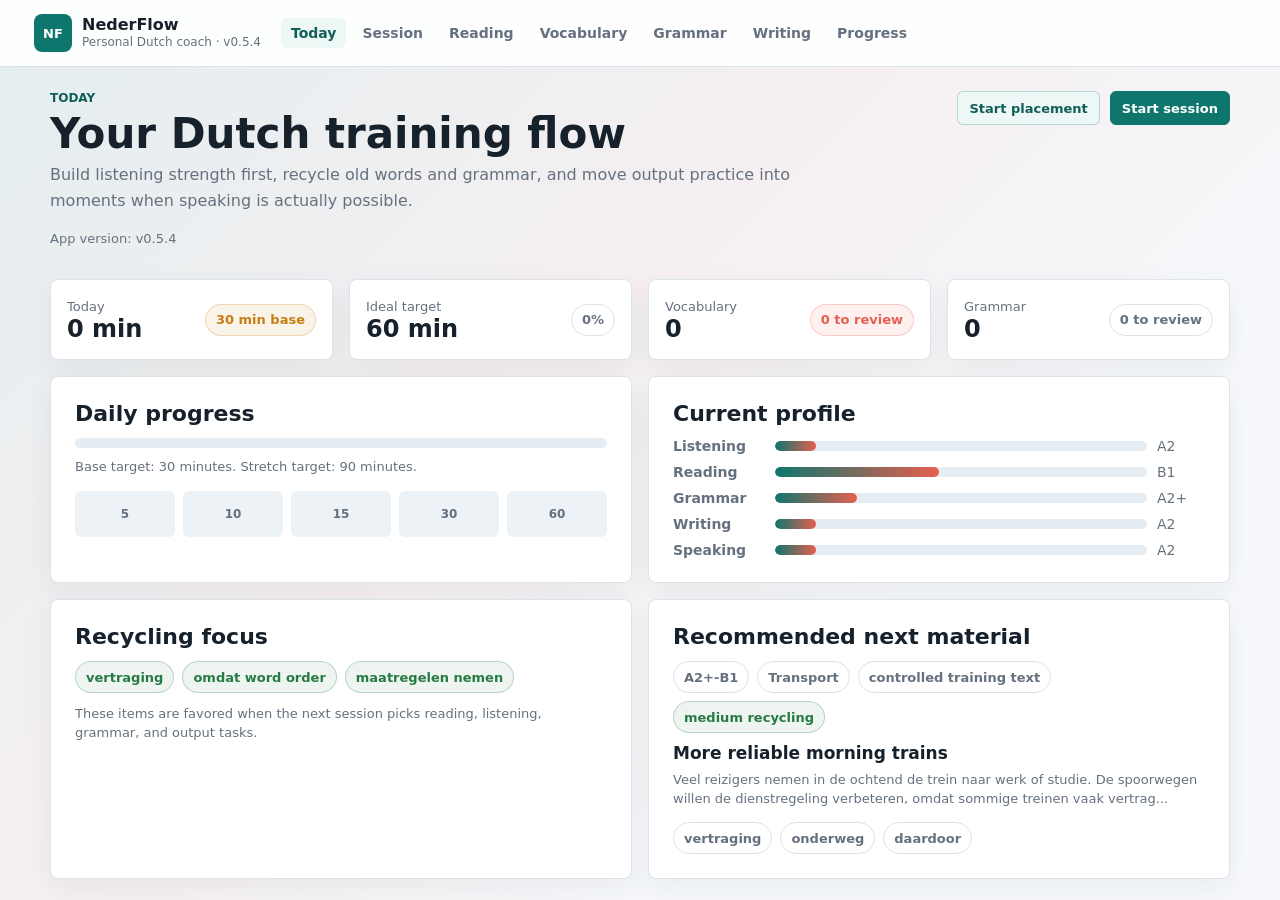
==== update.html @ ce1ffac0 "Add files via upload" ====
<!doctype html>
<html lang="en">
  <head>
    <meta charset="utf-8">
    <meta name="viewport" content="width=device-width, initial-scale=1">
    <title>NederFlow Update</title>
    <style>
      body {
        margin: 0;
        min-height: 100vh;
        display: grid;
        place-items: center;
        padding: 24px;
        font-family: system-ui, -apple-system, BlinkMacSystemFont, "Segoe UI", sans-serif;
        color: #17212b;
        background: #f6f8fb;
      }
      main {
        width: min(520px, 100%);
        padding: 24px;
        border: 1px solid #dce3ea;
        border-radius: 8px;
        background: #fff;
        box-shadow: 0 16px 42px rgba(24, 36, 48, 0.1);
      }
      h1 {
        margin: 0 0 10px;
        font-size: 28px;
      }
      p {
        color: #65717f;
        line-height: 1.5;
      }
      a, button {
        min-height: 36px;
        padding: 8px 12px;
        border: 1px solid #0f766e;
        border-radius: 6px;
        background: #0f766e;
        color: white;
        font: inherit;
        font-weight: 700;
        text-decoration: none;
        cursor: pointer;
      }
      .actions {
        display: flex;
        gap: 10px;
        flex-wrap: wrap;
        margin-top: 16px;
      }
      code {
        color: #115e59;
      }
    </style>
  </head>
  <body>
    <main>
      <h1>Updating NederFlow</h1>
      <p id="status">Clearing old app cache...</p>
      <p>Target version: <code>v0.5.4</code></p>
      <div class="actions">
        <button id="retry" type="button">Clear cache again</button>
        <a href="./index.html?v=0.5.4">Open NederFlow</a>
      </div>
    </main>
    <script>
      async function clearNederFlowCache() {
        const status = document.getElementById("status");
        try {
          if ("serviceWorker" in navigator) {
            const registrations = await navigator.serviceWorker.getRegistrations();
            await Promise.all(registrations.map((registration) => registration.unregister()));
          }
          if ("caches" in window) {
            const names = await caches.keys();
            await Promise.all(names.filter((name) => name.includes("nederflow")).map((name) => caches.delete(name)));
          }
          status.textContent = "Old cache cleared. Opening the latest version...";
          setTimeout(() => {
            window.location.replace("./index.html?v=0.5.4");
          }, 900);
        } catch (error) {
          status.textContent = "Could not fully clear cache. Use the Open NederFlow button below.";
        }
      }
      document.getElementById("retry").addEventListener("click", clearNederFlowCache);
      clearNederFlowCache();
    </script>
  </body>
</html>
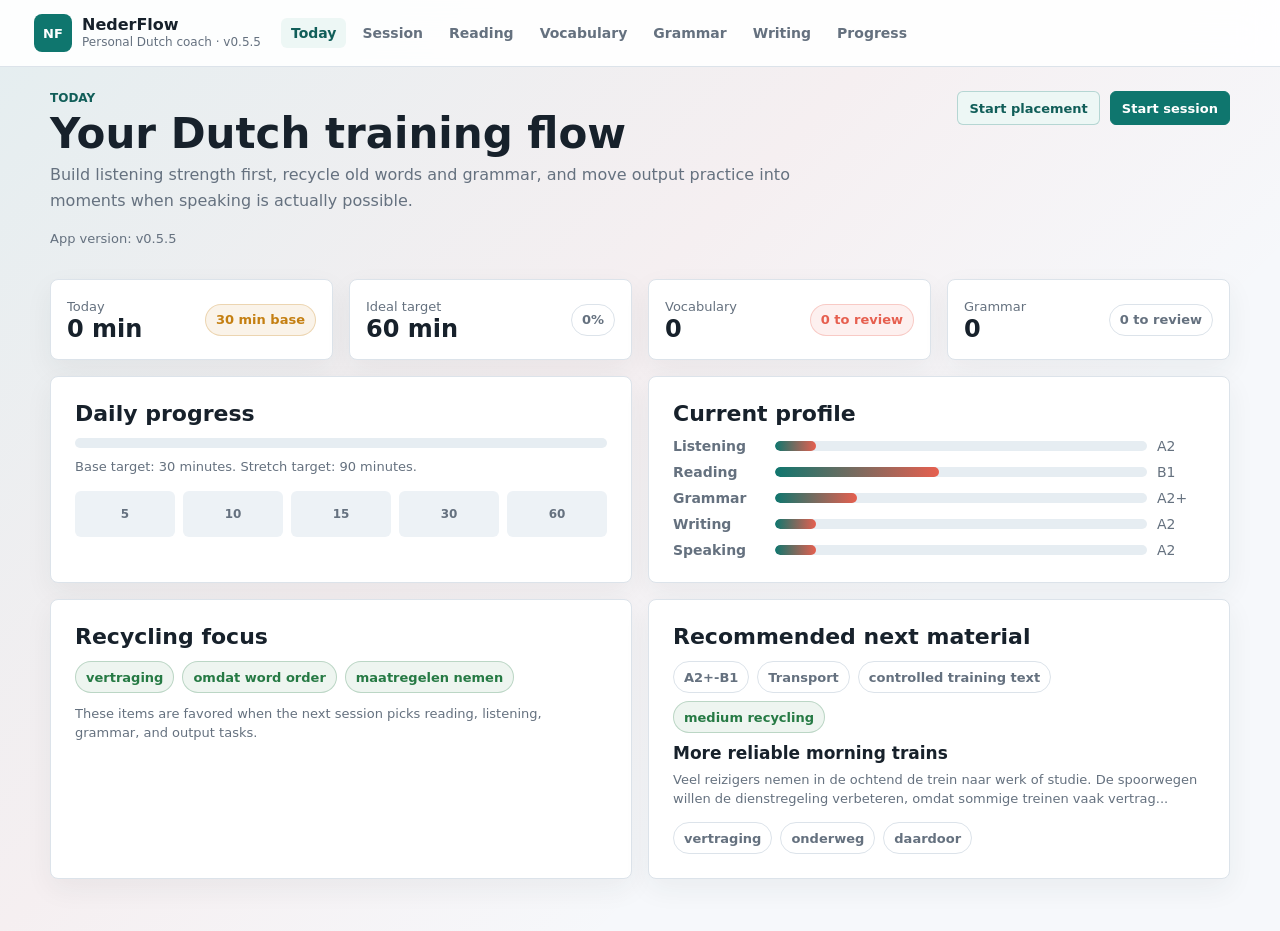
==== commit 668efa4b: "Add files via upload" ====
--- a/update.html
+++ b/update.html
@@ -1,4 +1,4 @@
-<!doctype html>
+﻿<!doctype html>
 <html lang="en">
   <head>
     <meta charset="utf-8">
@@ -58,10 +58,10 @@
     <main>
       <h1>Updating NederFlow</h1>
       <p id="status">Clearing old app cache...</p>
-      <p>Target version: <code>v0.5.4</code></p>
+      <p>Target version: <code>v0.5.5</code></p>
       <div class="actions">
         <button id="retry" type="button">Clear cache again</button>
-        <a href="./index.html?v=0.5.4">Open NederFlow</a>
+        <a href="./index.html?v=0.5.5">Open NederFlow</a>
       </div>
     </main>
     <script>
@@ -78,7 +78,7 @@
           }
           status.textContent = "Old cache cleared. Opening the latest version...";
           setTimeout(() => {
-            window.location.replace("./index.html?v=0.5.4");
+            window.location.replace("./index.html?v=0.5.5");
           }, 900);
         } catch (error) {
           status.textContent = "Could not fully clear cache. Use the Open NederFlow button below.";
@@ -89,3 +89,4 @@
     </script>
   </body>
 </html>
+
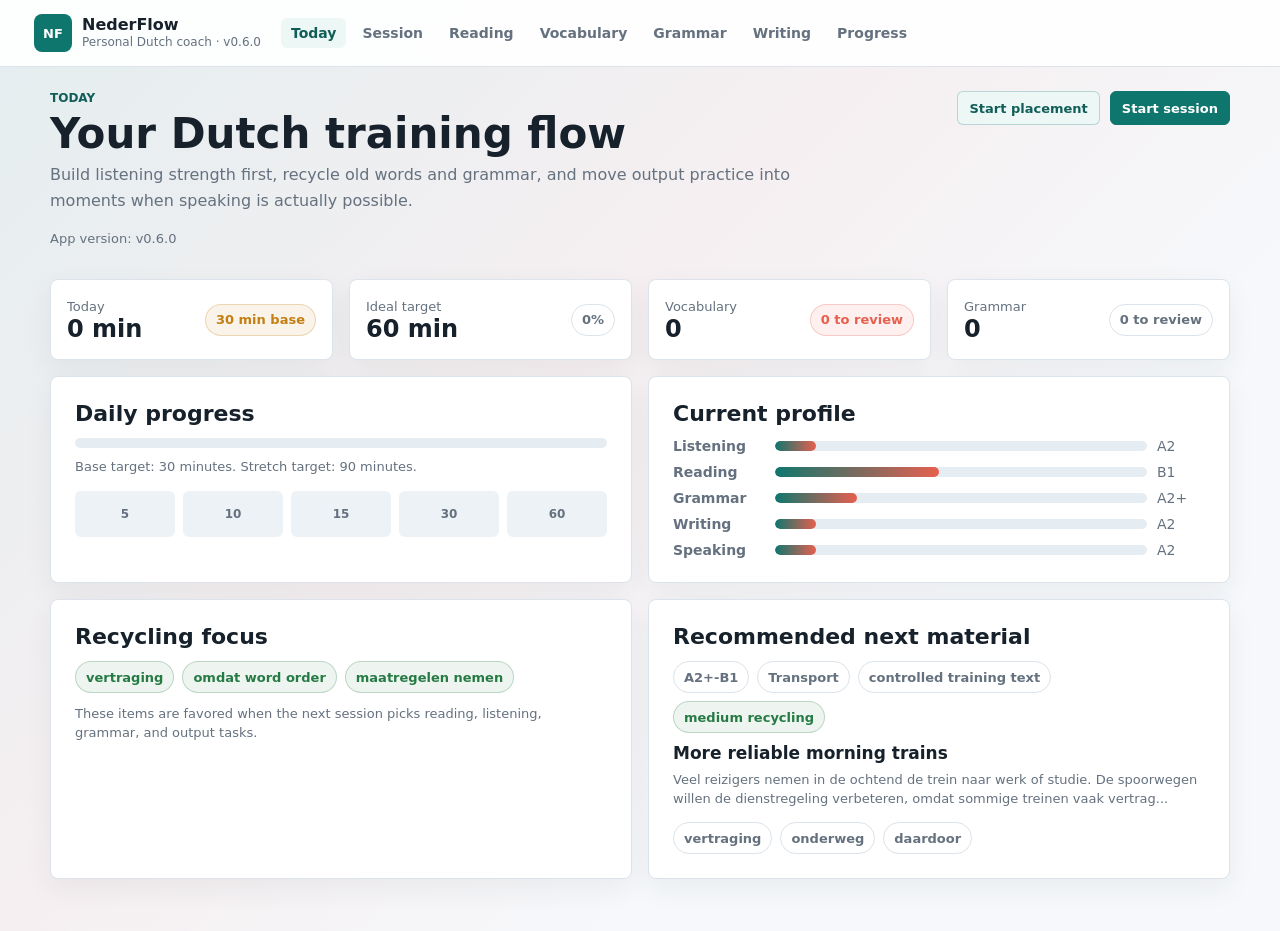
==== commit 34e47c82: "Add files via upload" ====
--- a/update.html
+++ b/update.html
@@ -58,10 +58,10 @@
     <main>
       <h1>Updating NederFlow</h1>
       <p id="status">Clearing old app cache...</p>
-      <p>Target version: <code>v0.5.5</code></p>
+      <p>Target version: <code>v0.6.0</code></p>
       <div class="actions">
         <button id="retry" type="button">Clear cache again</button>
-        <a href="./index.html?v=0.5.5">Open NederFlow</a>
+        <a href="./index.html?v=0.6.0">Open NederFlow</a>
       </div>
     </main>
     <script>
@@ -78,7 +78,7 @@
           }
           status.textContent = "Old cache cleared. Opening the latest version...";
           setTimeout(() => {
-            window.location.replace("./index.html?v=0.5.5");
+            window.location.replace("./index.html?v=0.6.0");
           }, 900);
         } catch (error) {
           status.textContent = "Could not fully clear cache. Use the Open NederFlow button below.";
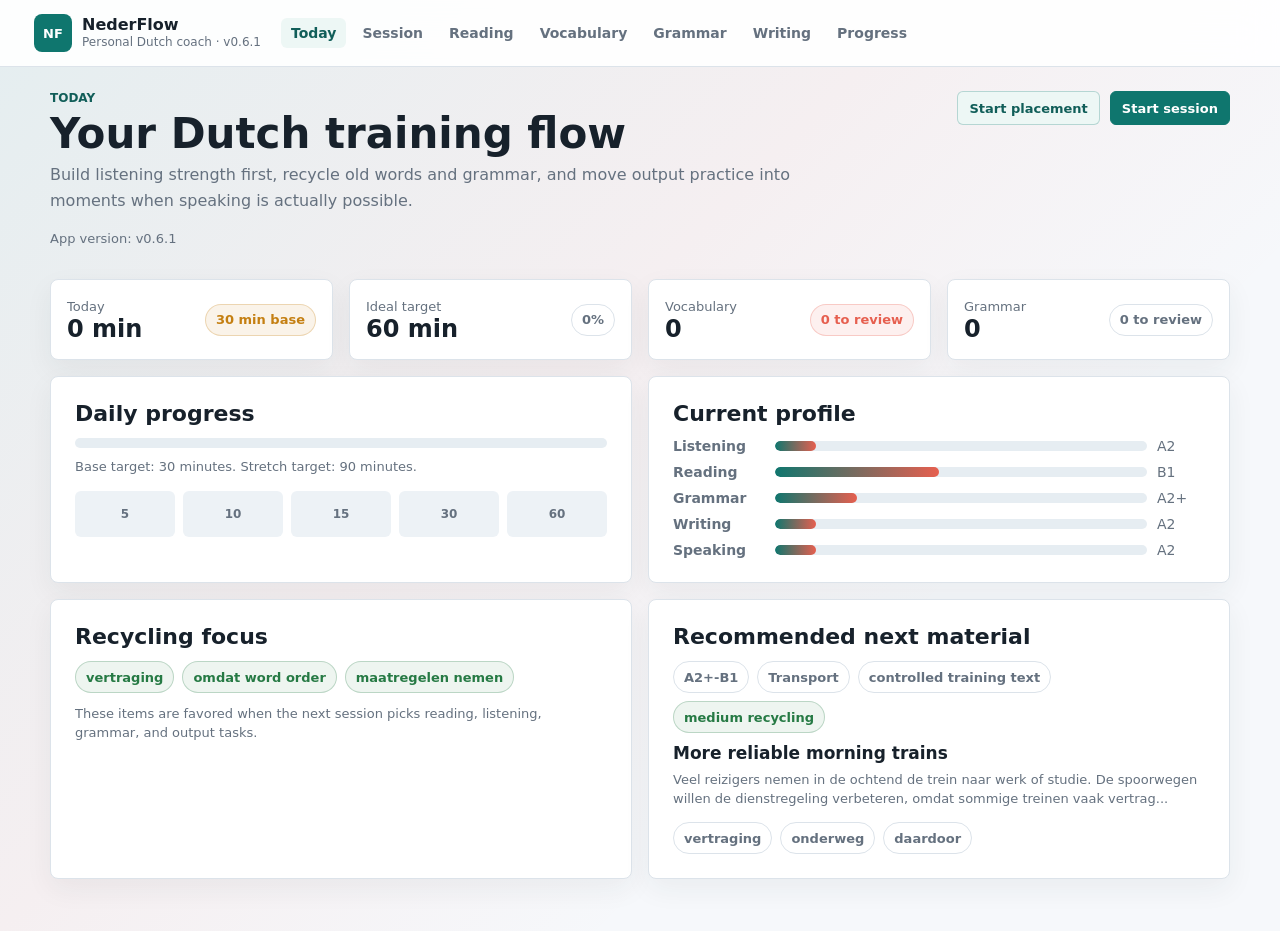
==== commit 35e8b342: "Add files via upload" ====
--- a/update.html
+++ b/update.html
@@ -58,10 +58,10 @@
     <main>
       <h1>Updating NederFlow</h1>
       <p id="status">Clearing old app cache...</p>
-      <p>Target version: <code>v0.6.0</code></p>
+      <p>Target version: <code>v0.6.1</code></p>
       <div class="actions">
         <button id="retry" type="button">Clear cache again</button>
-        <a href="./index.html?v=0.6.0">Open NederFlow</a>
+        <a href="./index.html?v=0.6.1">Open NederFlow</a>
       </div>
     </main>
     <script>
@@ -78,7 +78,7 @@
           }
           status.textContent = "Old cache cleared. Opening the latest version...";
           setTimeout(() => {
-            window.location.replace("./index.html?v=0.6.0");
+            window.location.replace("./index.html?v=0.6.1");
           }, 900);
         } catch (error) {
           status.textContent = "Could not fully clear cache. Use the Open NederFlow button below.";
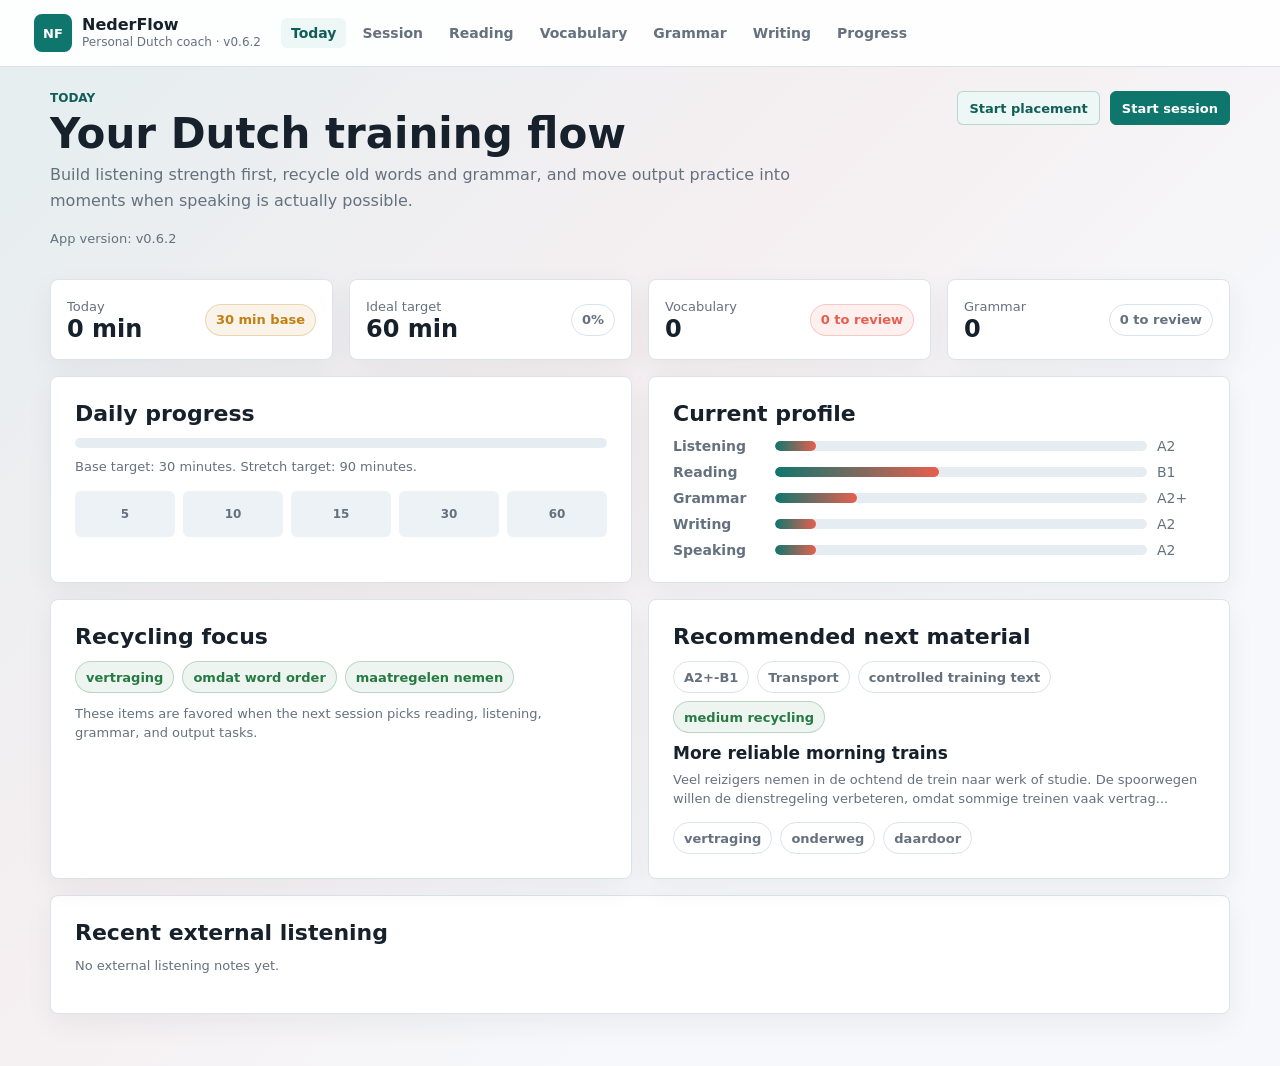
==== commit d38ce016: "Add files via upload" ====
--- a/update.html
+++ b/update.html
@@ -58,10 +58,10 @@
     <main>
       <h1>Updating NederFlow</h1>
       <p id="status">Clearing old app cache...</p>
-      <p>Target version: <code>v0.6.1</code></p>
+      <p>Target version: <code>v0.6.2</code></p>
       <div class="actions">
         <button id="retry" type="button">Clear cache again</button>
-        <a href="./index.html?v=0.6.1">Open NederFlow</a>
+        <a href="./index.html?v=0.6.2">Open NederFlow</a>
       </div>
     </main>
     <script>
@@ -78,7 +78,7 @@
           }
           status.textContent = "Old cache cleared. Opening the latest version...";
           setTimeout(() => {
-            window.location.replace("./index.html?v=0.6.1");
+            window.location.replace("./index.html?v=0.6.2");
           }, 900);
         } catch (error) {
           status.textContent = "Could not fully clear cache. Use the Open NederFlow button below.";
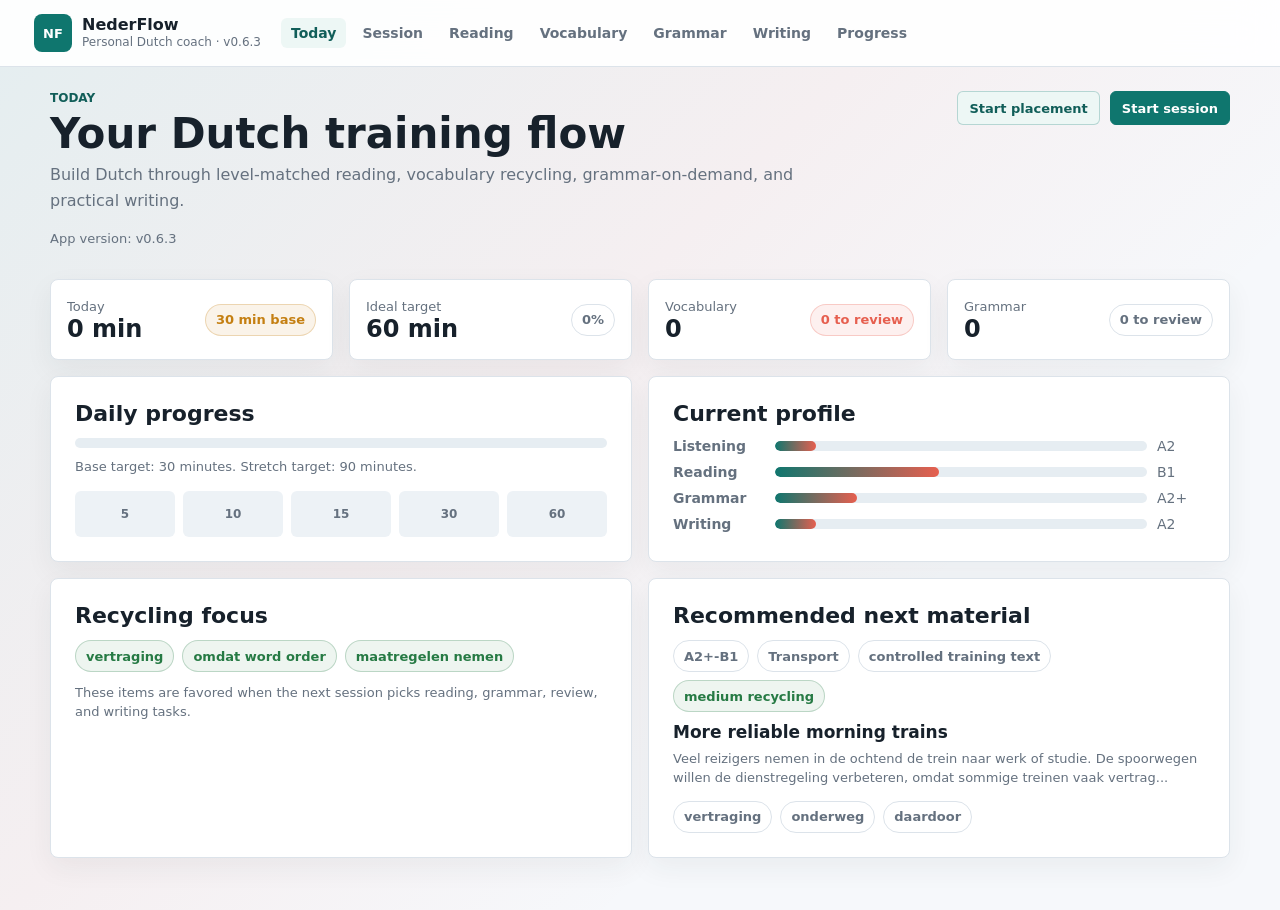
==== commit 07b78ba0: "Add files via upload" ====
--- a/update.html
+++ b/update.html
@@ -58,10 +58,10 @@
     <main>
       <h1>Updating NederFlow</h1>
       <p id="status">Clearing old app cache...</p>
-      <p>Target version: <code>v0.6.2</code></p>
+      <p>Target version: <code>v0.6.3</code></p>
       <div class="actions">
         <button id="retry" type="button">Clear cache again</button>
-        <a href="./index.html?v=0.6.2">Open NederFlow</a>
+        <a href="./index.html?v=0.6.3">Open NederFlow</a>
       </div>
     </main>
     <script>
@@ -78,7 +78,7 @@
           }
           status.textContent = "Old cache cleared. Opening the latest version...";
           setTimeout(() => {
-            window.location.replace("./index.html?v=0.6.2");
+            window.location.replace("./index.html?v=0.6.3");
           }, 900);
         } catch (error) {
           status.textContent = "Could not fully clear cache. Use the Open NederFlow button below.";
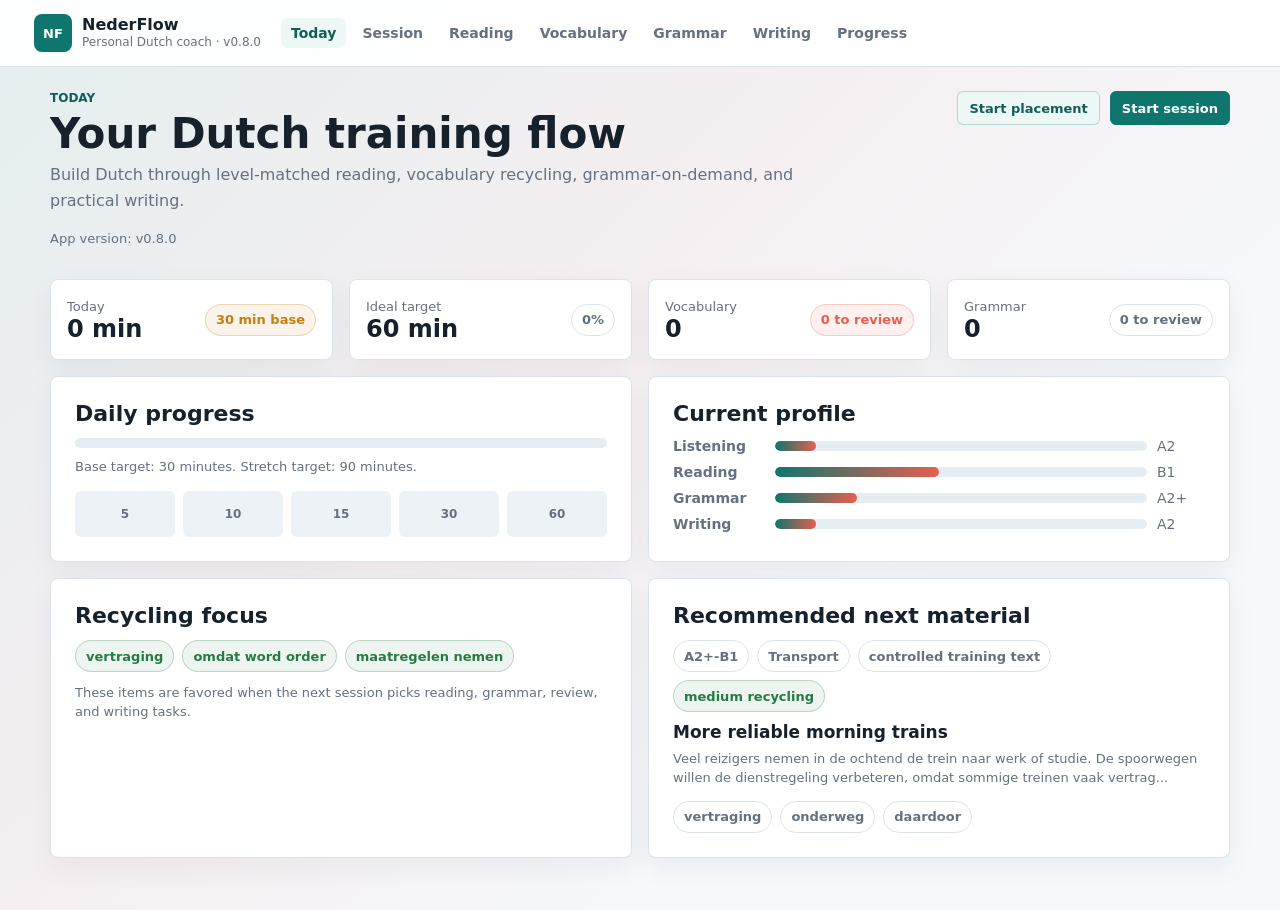
==== commit 2d8bdc40: "Add files via upload" ====
--- a/update.html
+++ b/update.html
@@ -58,10 +58,10 @@
     <main>
       <h1>Updating NederFlow</h1>
       <p id="status">Clearing old app cache...</p>
-      <p>Target version: <code>v0.6.3</code></p>
+      <p>Target version: <code>v0.8.0</code></p>
       <div class="actions">
         <button id="retry" type="button">Clear cache again</button>
-        <a href="./index.html?v=0.6.3">Open NederFlow</a>
+        <a href="./index.html?v=0.8.0">Open NederFlow</a>
       </div>
     </main>
     <script>
@@ -78,7 +78,7 @@
           }
           status.textContent = "Old cache cleared. Opening the latest version...";
           setTimeout(() => {
-            window.location.replace("./index.html?v=0.6.3");
+            window.location.replace("./index.html?v=0.8.0");
           }, 900);
         } catch (error) {
           status.textContent = "Could not fully clear cache. Use the Open NederFlow button below.";
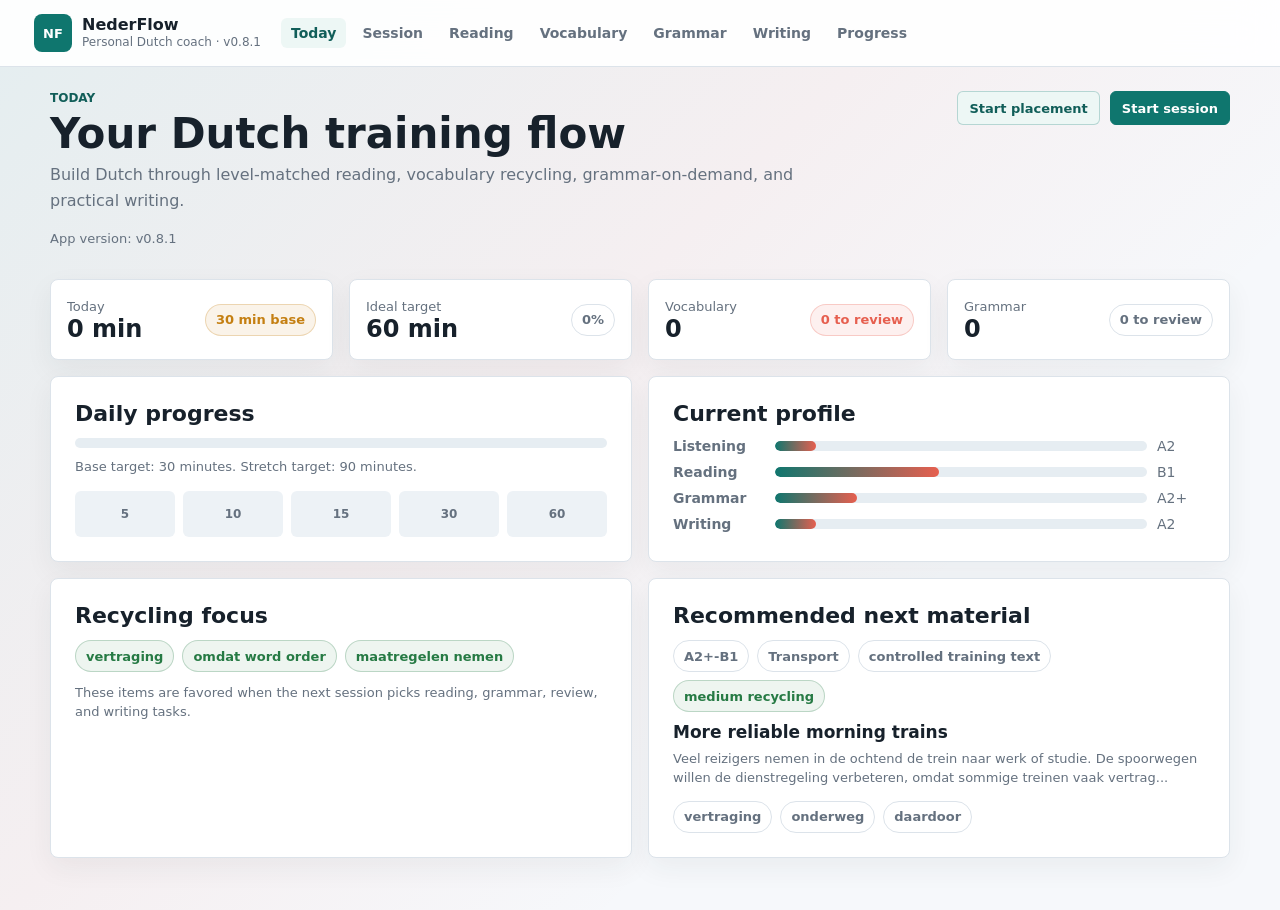
==== commit a94951b8: "Add files via upload" ====
--- a/update.html
+++ b/update.html
@@ -58,10 +58,10 @@
     <main>
       <h1>Updating NederFlow</h1>
       <p id="status">Clearing old app cache...</p>
-      <p>Target version: <code>v0.8.0</code></p>
+      <p>Target version: <code>v0.8.1</code></p>
       <div class="actions">
         <button id="retry" type="button">Clear cache again</button>
-        <a href="./index.html?v=0.8.0">Open NederFlow</a>
+        <a href="./index.html?v=0.8.1">Open NederFlow</a>
       </div>
     </main>
     <script>
@@ -78,7 +78,7 @@
           }
           status.textContent = "Old cache cleared. Opening the latest version...";
           setTimeout(() => {
-            window.location.replace("./index.html?v=0.8.0");
+            window.location.replace("./index.html?v=0.8.1");
           }, 900);
         } catch (error) {
           status.textContent = "Could not fully clear cache. Use the Open NederFlow button below.";
